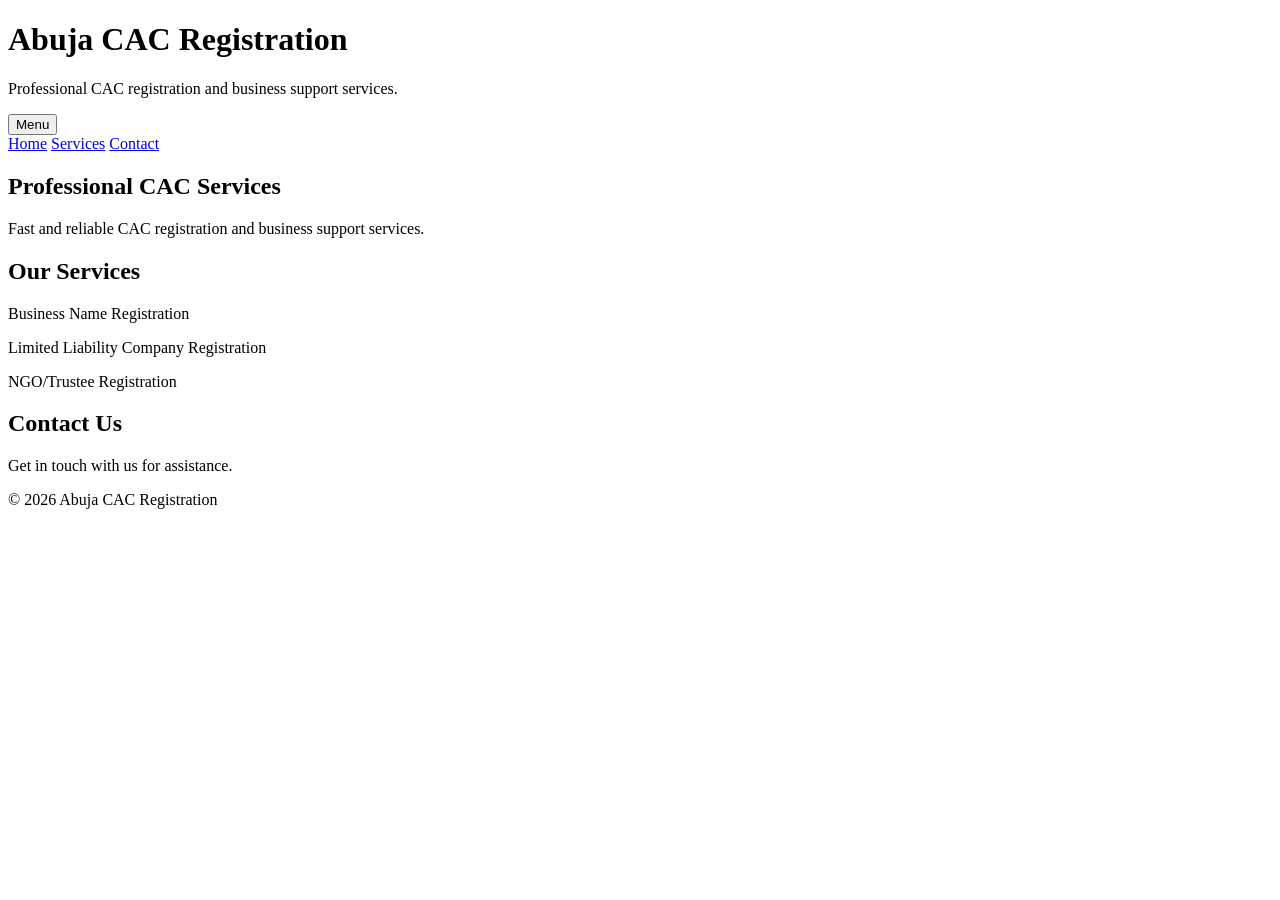
==== index.html @ 7fa1caaa "Add initial HTML structure for Abuja CAC Registration" ====
<!DOCTYPE html>
<html lang="en">
<head>
  <meta charset="UTF-8">
  <meta name="viewport" content="width=device-width, initial-scale=1.0">
  <title>Abuja CAC Registration</title>
</head>

<body>

  <h1>Abuja CAC Registration</h1>

  <p>Professional CAC registration and business support services.</p>

  <button class="menu-toggle">Menu</button>

  <nav>
    <a href="#home">Home</a>
    <a href="#services">Services</a>
    <a href="#contact">Contact</a>
  </nav>

  <section id="home">
    <h2>Professional CAC Services</h2>
    <p>Fast and reliable CAC registration and business support services.</p>
  </section>

  <section id="services">
    <h2>Our Services</h2>
    <p>Business Name Registration</p>
    <p>Limited Liability Company Registration</p>
    <p>NGO/Trustee Registration</p>
  </section>

  <section id="contact">
    <h2>Contact Us</h2>
    <p>Get in touch with us for assistance.</p>
  </section>

  <p>© <span id="year"></span> Abuja CAC Registration</p>

  <script src="script.js"></script>

</body>
</html>
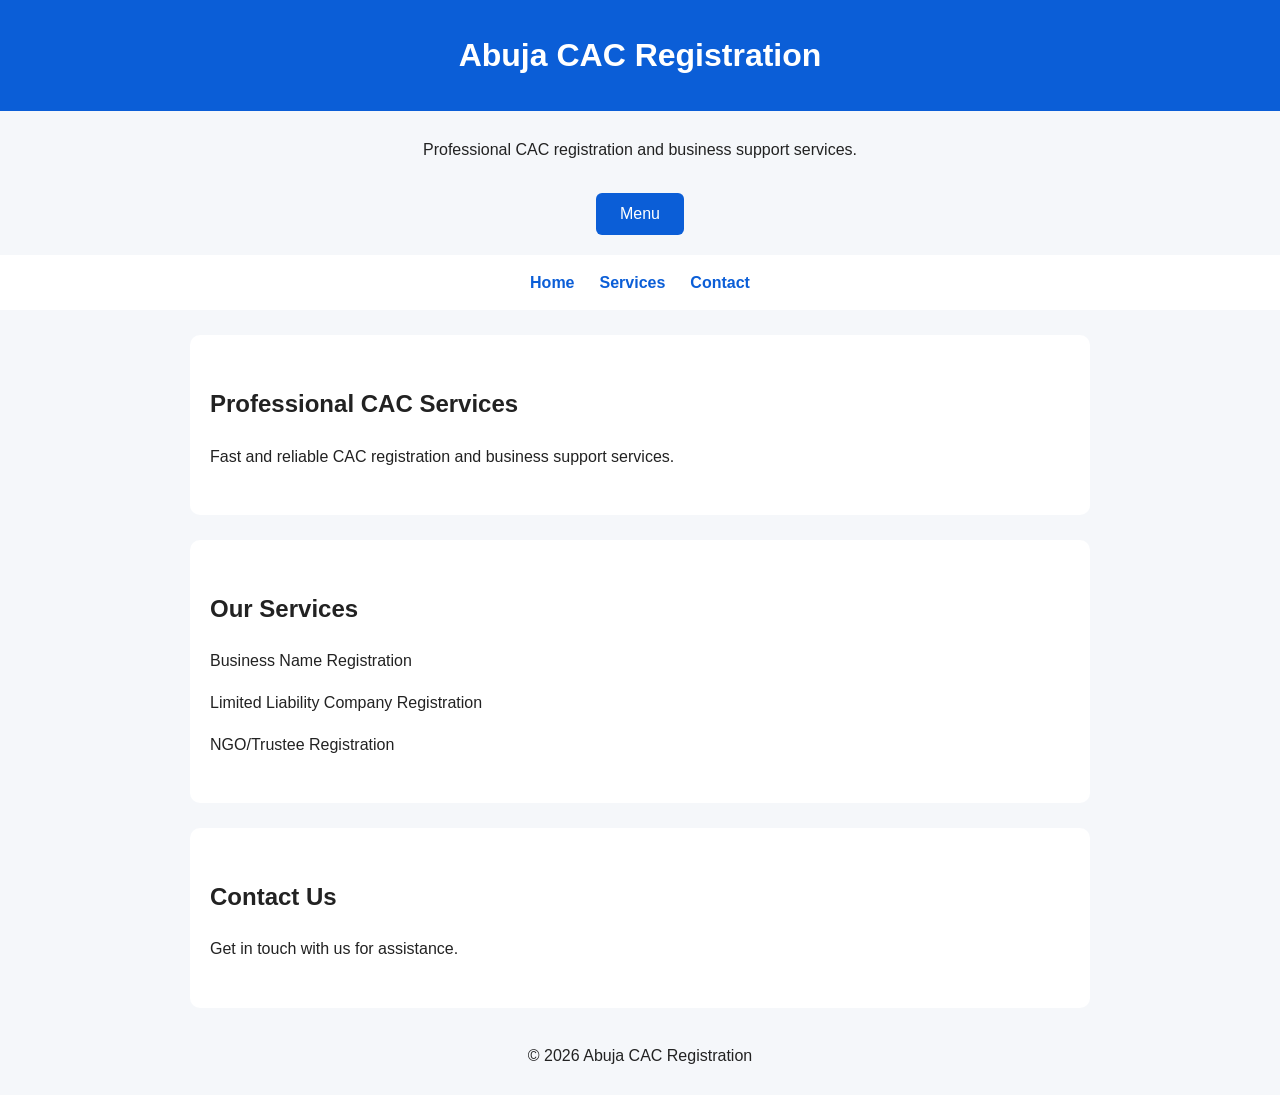
==== commit 01683c16: "Update index.html" ====
--- a/index.html
+++ b/index.html
@@ -3,9 +3,10 @@
 <head>
   <meta charset="UTF-8">
   <meta name="viewport" content="width=device-width, initial-scale=1.0">
-  <title>Abuja CAC Registration</title>
+  
+<title>Abuja CAC Registration</title>
+<link rel="stylesheet" href="style.css">
 </head>
-
 <body>
 
   <h1>Abuja CAC Registration</h1>
--- a/style.css
+++ b/style.css
@@ -0,0 +1,71 @@
+* {
+  box-sizing: border-box;
+}
+
+body {
+  margin: 0;
+  font-family: Arial, sans-serif;
+  line-height: 1.6;
+  color: #222;
+  background: #f5f7fa;
+}
+
+h1 {
+  margin: 0;
+  padding: 30px 20px;
+  background: #0b5ed7;
+  color: white;
+  text-align: center;
+}
+
+body > p {
+  text-align: center;
+  padding: 10px 20px;
+}
+
+.menu-toggle {
+  display: block;
+  margin: 20px auto;
+  padding: 12px 24px;
+  border: none;
+  border-radius: 6px;
+  background: #0b5ed7;
+  color: white;
+  font-size: 16px;
+  cursor: pointer;
+}
+
+nav {
+  display: flex;
+  justify-content: center;
+  gap: 25px;
+  padding: 15px;
+  background: white;
+}
+
+nav a {
+  color: #0b5ed7;
+  text-decoration: none;
+  font-weight: bold;
+}
+
+section {
+  max-width: 900px;
+  margin: 25px auto;
+  padding: 30px 20px;
+  background: white;
+  border-radius: 10px;
+}
+
+@media (max-width: 600px) {
+  nav {
+    display: none;
+    flex-direction: column;
+    text-align: center;
+    gap: 10px;
+  }
+
+  nav.active {
+    display: flex;
+  }
+}
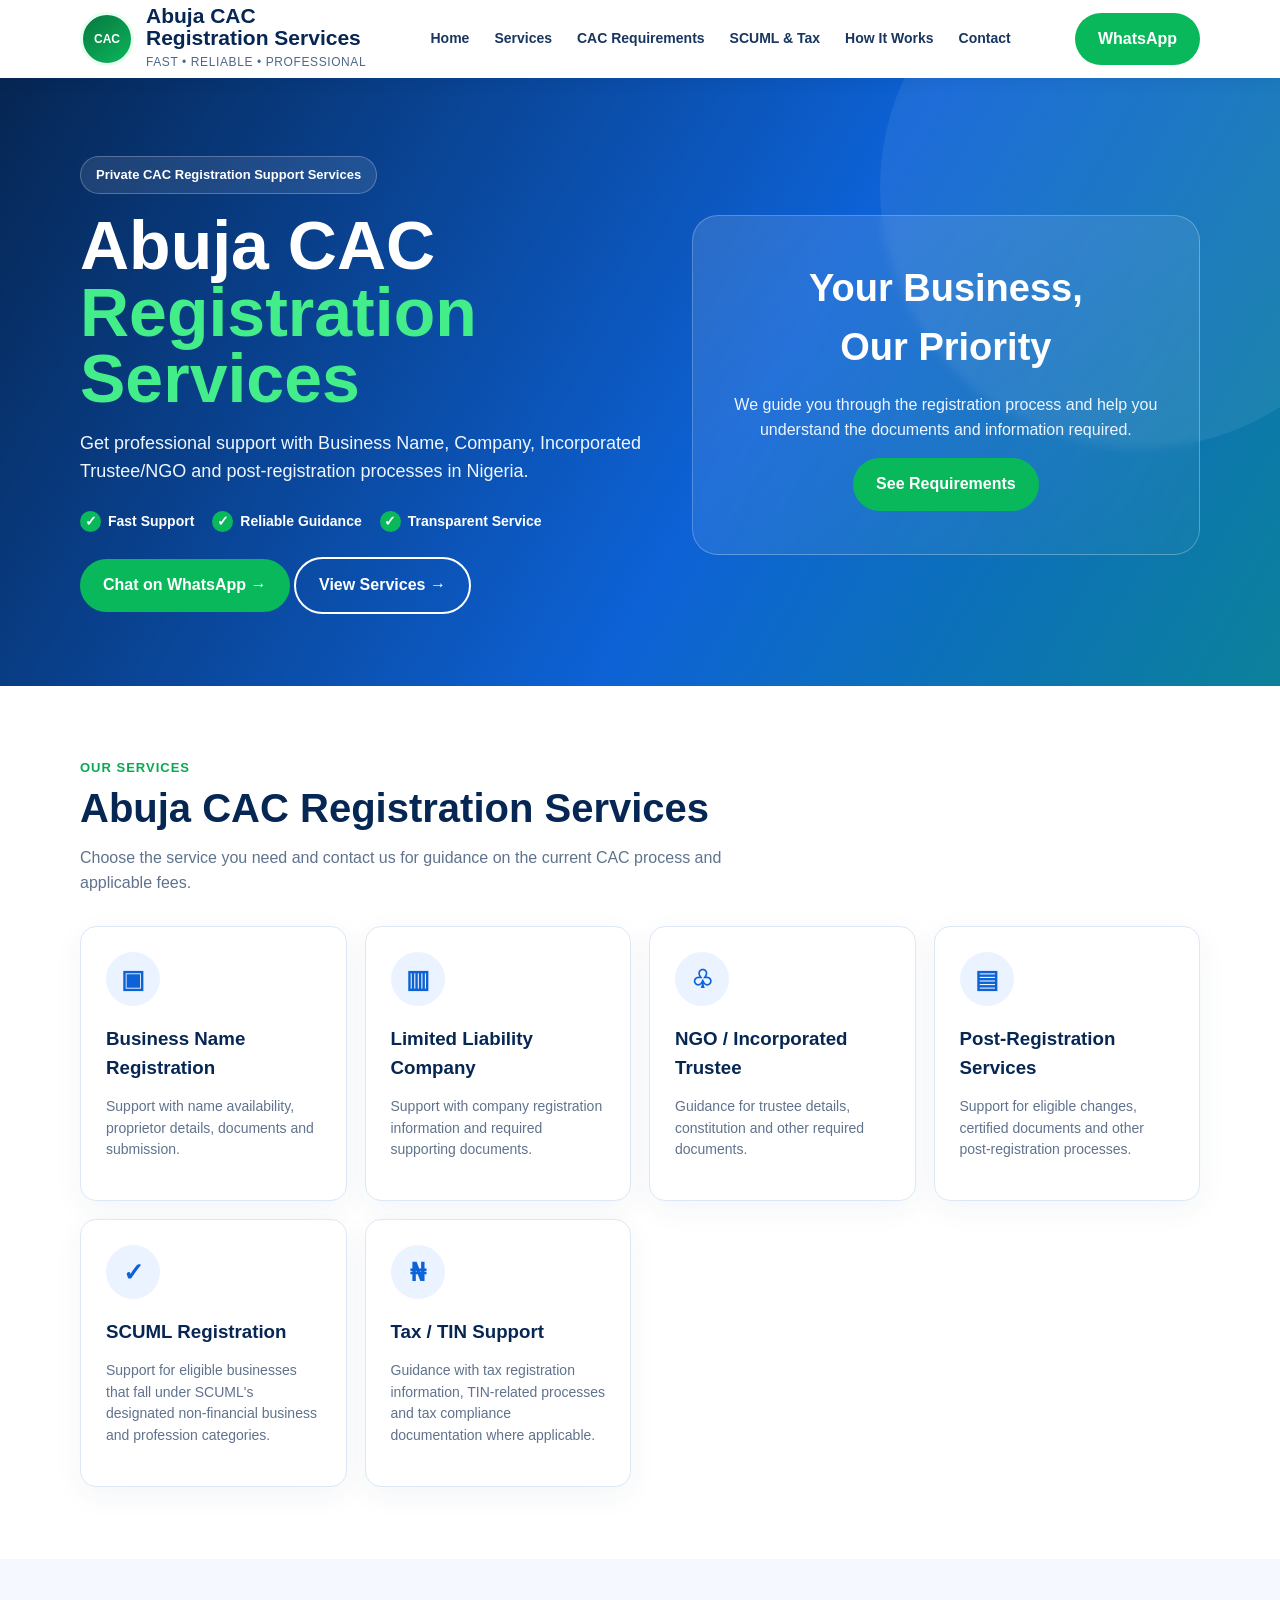
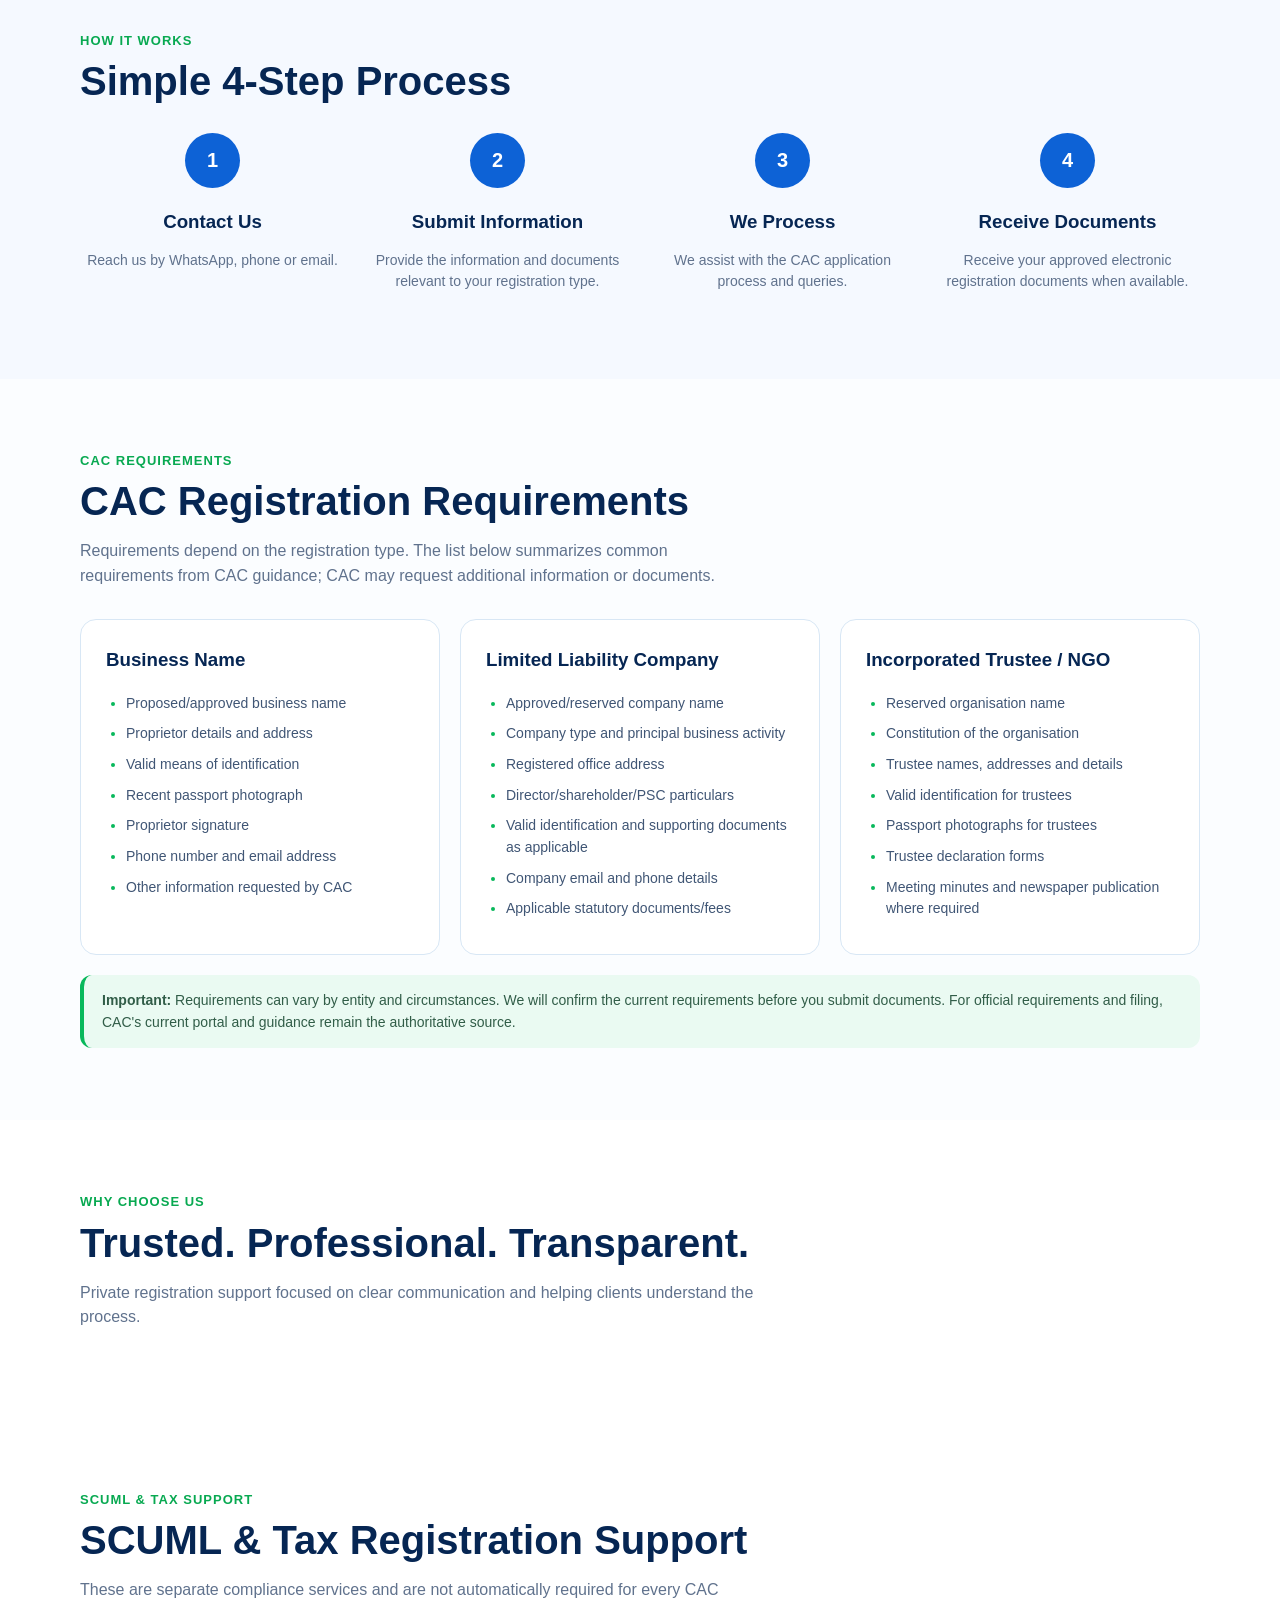
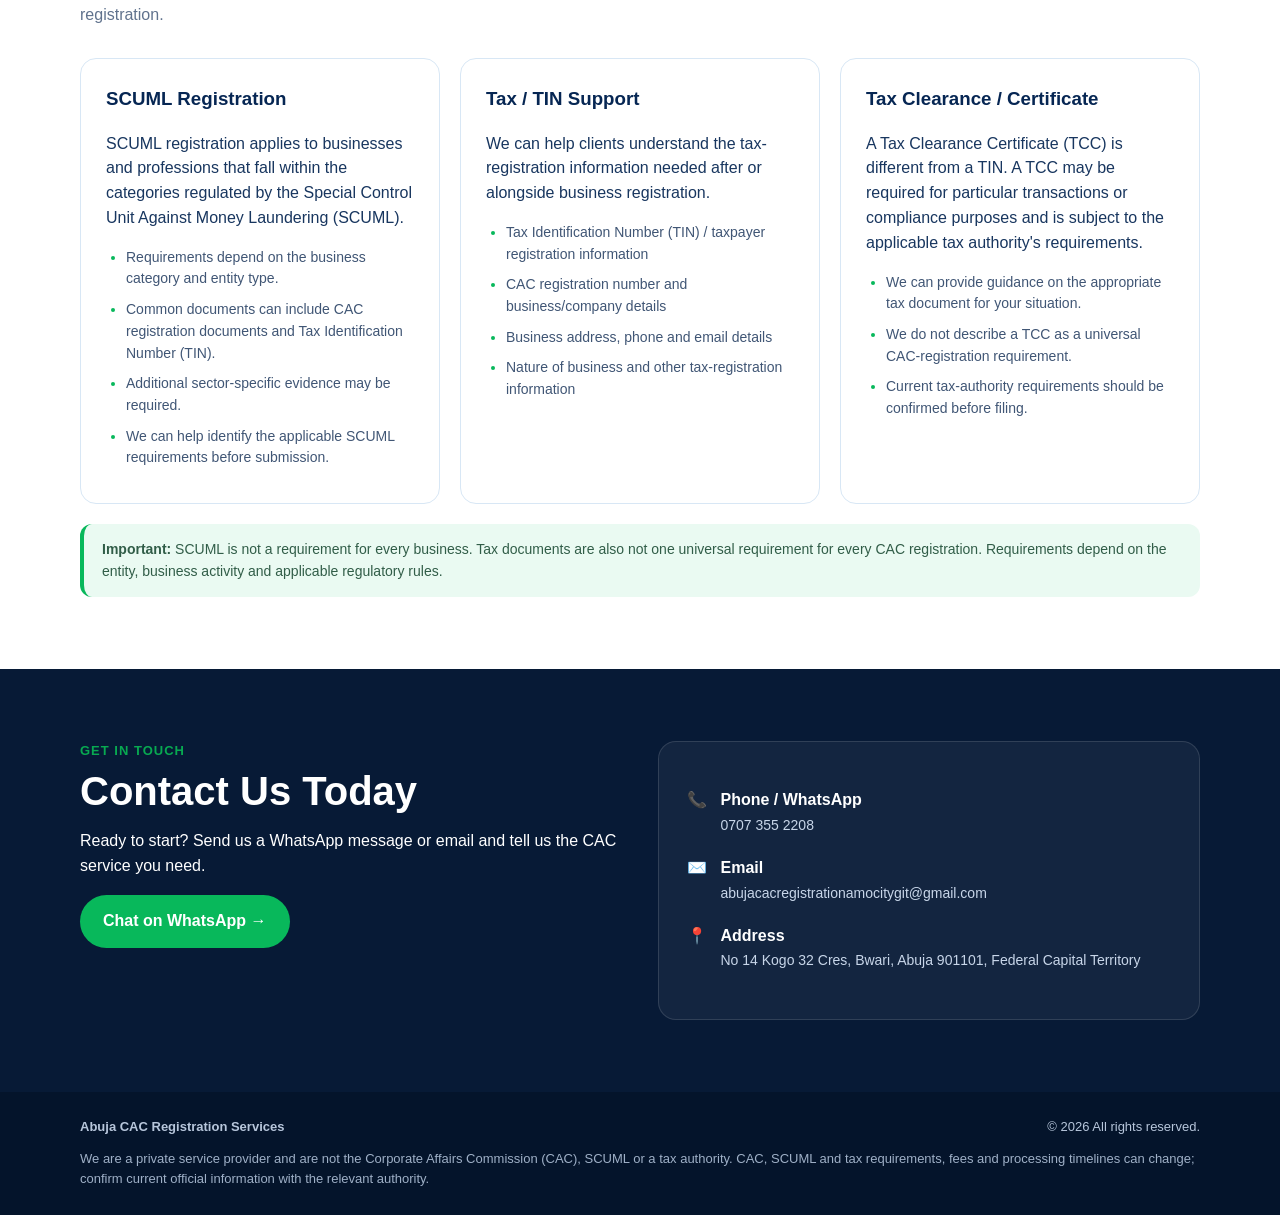
==== commit cf228754: "Update website" ====
--- a/index.html
+++ b/index.html
@@ -1,46 +1,155 @@
 <!DOCTYPE html>
 <html lang="en">
 <head>
-  <meta charset="UTF-8">
-  <meta name="viewport" content="width=device-width, initial-scale=1.0">
-  
-<title>Abuja CAC Registration</title>
-<link rel="stylesheet" href="style.css">
+<meta charset="UTF-8">
+<meta name="viewport" content="width=device-width, initial-scale=1.0">
+<title>Abuja CAC Registration Services | CAC Registration Support</title>
+<meta name="description" content="Abuja CAC Registration Services provides private support for Business Name, Company, Incorporated Trustee/NGO and post-registration services in Abuja.">
+<style>
+:root{--navy:#062653;--blue:#0d62d6;--green:#08b85b;--dark:#071a36;--light:#f5f9ff;--text:#18365f;--muted:#60728d;--white:#fff}
+*{box-sizing:border-box}html{scroll-behavior:smooth}body{margin:0;font-family:Arial,Helvetica,sans-serif;color:var(--text);background:#fff;line-height:1.55}
+a{text-decoration:none;color:inherit}.container{width:min(1120px,92%);margin:auto}
+header{position:sticky;top:0;z-index:10;background:#fff;box-shadow:0 2px 16px #001a3b14}
+.nav{min-height:78px;display:flex;align-items:center;justify-content:space-between;gap:20px}
+.brand{display:flex;align-items:center;gap:12px}.logo{width:54px;height:54px;border-radius:50%;background:linear-gradient(145deg,#08783f,#0bb65c);display:grid;place-items:center;color:#fff;font-weight:900;font-size:12px;border:3px solid #e7fff0}.brand b{display:block;font-size:21px;line-height:1.05;color:var(--navy)}.brand span{font-size:12px;color:#4f6787;letter-spacing:.6px}
+nav{display:flex;gap:25px;font-weight:700;font-size:14px}nav a:hover{color:var(--green)}
+.btn{display:inline-flex;align-items:center;justify-content:center;gap:9px;border:0;border-radius:30px;padding:14px 23px;font-weight:800;cursor:pointer}.btn-green{background:var(--green);color:#fff}.btn-outline{border:2px solid #fff;color:#fff;background:transparent}.btn-blue{background:var(--blue);color:#fff}
+.hero{background:linear-gradient(120deg,#062653 0%,#0d62d6 58%,#0a9e61 140%);color:#fff;padding:78px 0 72px;position:relative;overflow:hidden}.hero:after{content:"";position:absolute;right:-120px;top:-150px;width:520px;height:520px;border-radius:50%;background:#ffffff12}.hero-grid{display:grid;grid-template-columns:1.05fr .95fr;gap:50px;align-items:center;position:relative;z-index:1}
+.badge{display:inline-block;background:#ffffff18;border:1px solid #ffffff40;padding:8px 15px;border-radius:22px;font-weight:700;font-size:13px}.hero h1{font-size:clamp(40px,6vw,68px);line-height:.98;margin:18px 0}.hero h1 span{color:#43ed8a}.hero p{font-size:18px;max-width:620px;color:#eef6ff}.checks{display:flex;gap:18px;flex-wrap:wrap;margin:25px 0}.checks span{font-weight:700;font-size:14px}.checks span:before{content:"✓";display:inline-grid;place-items:center;width:21px;height:21px;margin-right:7px;border-radius:50%;background:var(--green)}
+.hero-card{min-height:340px;border-radius:26px;background:linear-gradient(145deg,#ffffff22,#ffffff08);border:1px solid #ffffff40;display:flex;align-items:center;justify-content:center;padding:30px;text-align:center;backdrop-filter:blur(4px)}.hero-card h2{font-size:38px;margin:0 0 10px}.hero-card p{font-size:16px}
+section{padding:72px 0}.section-tag{color:#08a951;font-weight:900;font-size:13px;letter-spacing:1px}.section-title{font-size:40px;color:var(--navy);margin:8px 0 12px;line-height:1.1}.section-intro{color:var(--muted);max-width:680px}
+.cards{display:grid;grid-template-columns:repeat(4,1fr);gap:18px;margin-top:30px}.card{background:#fff;border:1px solid #dce8f6;border-radius:16px;padding:25px;box-shadow:0 8px 30px #0a32670d}.icon{width:54px;height:54px;border-radius:50%;display:grid;place-items:center;background:#eaf3ff;color:var(--blue);font-size:25px;font-weight:900;margin-bottom:18px}.card h3{margin:0 0 8px;color:var(--navy)}.card p{color:var(--muted);font-size:14px}
+.process{background:var(--light)}.steps{display:grid;grid-template-columns:repeat(4,1fr);gap:20px;margin-top:30px}.step{text-align:center}.step-num{width:55px;height:55px;margin:auto;border-radius:50%;display:grid;place-items:center;background:var(--blue);color:#fff;font-weight:900;font-size:20px}.step h3{color:var(--navy);margin-bottom:4px}.step p{font-size:14px;color:var(--muted)}
+.req{background:#fbfdff}.req-grid{display:grid;grid-template-columns:repeat(3,1fr);gap:20px;margin-top:30px}.req-card{border:1px solid #d8e7f5;border-radius:16px;padding:25px;background:#fff}.req-card h3{color:var(--navy);margin-top:0}.req-card ul{padding-left:20px;margin-bottom:0}.req-card li{margin:9px 0;color:#405675;font-size:14px}.req-card li::marker{color:var(--green)}
+.notice{margin-top:20px;padding:15px 18px;border-radius:12px;background:#eafaf2;border-left:4px solid var(--green);color:#315d48;font-size:14px}
+.contact{background:var(--dark);color:#fff}.contact .section-title{color:#fff}.contact-grid{display:grid;grid-template-columns:1fr 1fr;gap:35px}.contact-box{background:#ffffff0d;border:1px solid #ffffff20;border-radius:18px;padding:28px}.contact-row{display:flex;gap:14px;margin:18px 0}.contact-row strong{display:block}.contact-row span{color:#c8d6e9;font-size:14px}
+footer{background:#04142b;color:#b7c6db;padding:25px 0;font-size:13px}.footer-flex{display:flex;justify-content:space-between;gap:20px}.disclaimer{margin-top:12px;color:#9fb0c7}
+@media(max-width:900px){nav{display:none}.hero-grid,.contact-grid{grid-template-columns:1fr}.cards,.req-grid{grid-template-columns:repeat(2,1fr)}.steps{grid-template-columns:repeat(2,1fr)}}
+@media(max-width:600px){.nav{min-height:70px}.brand b{font-size:17px}.brand span{font-size:10px}.hero{padding:55px 0}.hero h1{font-size:45px}.cards,.req-grid,.steps{grid-template-columns:1fr}.section-title{font-size:32px}.btn{width:100%;margin-bottom:8px}.checks{display:block}.checks span{display:block;margin:10px 0}.footer-flex{display:block}}
+</style>
 </head>
 <body>
+<header>
+<div class="container nav">
+<a class="brand" href="#home"><div class="logo">CAC</div><div><b>Abuja CAC<br>Registration Services</b><span>FAST • RELIABLE • PROFESSIONAL</span></div></a>
+<nav><a href="#home">Home</a><a href="#services">Services</a><a href="#requirements">CAC Requirements</a><a href="#compliance">SCUML & Tax</a><a href="#process">How It Works</a><a href="#contact">Contact</a></nav>
+<a class="btn btn-green" href="https://wa.me/2347073552208?text=Hello%20Abuja%20CAC%20Registration%20Services%2C%20I%20need%20help%20with%20CAC%20registration.">WhatsApp</a>
+</div>
+</header>
 
-  <h1>Abuja CAC Registration</h1>
+<main>
+<section class="hero" id="home">
+<div class="container hero-grid">
+<div>
+<div class="badge">Private CAC Registration Support Services</div>
+<h1>Abuja CAC<br><span>Registration Services</span></h1>
+<p>Get professional support with Business Name, Company, Incorporated Trustee/NGO and post-registration processes in Nigeria.</p>
+<div class="checks"><span>Fast Support</span><span>Reliable Guidance</span><span>Transparent Service</span></div>
+<a class="btn btn-green" href="https://wa.me/2347073552208?text=Hello%20Abuja%20CAC%20Registration%20Services%2C%20I%20want%20to%20start%20my%20registration.">Chat on WhatsApp →</a>
+<a class="btn btn-outline" href="#services">View Services →</a>
+</div>
+<div class="hero-card"><div><h2>Your Business,<br>Our Priority</h2><p>We guide you through the registration process and help you understand the documents and information required.</p><a class="btn btn-green" href="#requirements">See Requirements</a></div></div>
+</div>
+</section>
 
-  <p>Professional CAC registration and business support services.</p>
+<section id="services">
+<div class="container">
+<div class="section-tag">OUR SERVICES</div><h2 class="section-title">Abuja CAC Registration Services</h2><p class="section-intro">Choose the service you need and contact us for guidance on the current CAC process and applicable fees.</p>
+<div class="cards">
+<div class="card"><div class="icon">▣</div><h3>Business Name Registration</h3><p>Support with name availability, proprietor details, documents and submission.</p></div>
+<div class="card"><div class="icon">▥</div><h3>Limited Liability Company</h3><p>Support with company registration information and required supporting documents.</p></div>
+<div class="card"><div class="icon">♧</div><h3>NGO / Incorporated Trustee</h3><p>Guidance for trustee details, constitution and other required documents.</p></div>
+<div class="card"><div class="icon">▤</div><h3>Post-Registration Services</h3><p>Support for eligible changes, certified documents and other post-registration processes.</p></div>
+<div class="card"><div class="icon">✓</div><h3>SCUML Registration</h3><p>Support for eligible businesses that fall under SCUML's designated non-financial business and profession categories.</p></div>
+<div class="card"><div class="icon">₦</div><h3>Tax / TIN Support</h3><p>Guidance with tax registration information, TIN-related processes and tax compliance documentation where applicable.</p></div>
+</div>
+</div>
+</section>
 
-  <button class="menu-toggle">Menu</button>
+<section class="process" id="process">
+<div class="container"><div class="section-tag">HOW IT WORKS</div><h2 class="section-title">Simple 4-Step Process</h2>
+<div class="steps">
+<div class="step"><div class="step-num">1</div><h3>Contact Us</h3><p>Reach us by WhatsApp, phone or email.</p></div>
+<div class="step"><div class="step-num">2</div><h3>Submit Information</h3><p>Provide the information and documents relevant to your registration type.</p></div>
+<div class="step"><div class="step-num">3</div><h3>We Process</h3><p>We assist with the CAC application process and queries.</p></div>
+<div class="step"><div class="step-num">4</div><h3>Receive Documents</h3><p>Receive your approved electronic registration documents when available.</p></div>
+</div>
+</div>
+</section>
 
-  <nav>
-    <a href="#home">Home</a>
-    <a href="#services">Services</a>
-    <a href="#contact">Contact</a>
-  </nav>
+<section class="req" id="requirements">
+<div class="container"><div class="section-tag">CAC REQUIREMENTS</div><h2 class="section-title">CAC Registration Requirements</h2><p class="section-intro">Requirements depend on the registration type. The list below summarizes common requirements from CAC guidance; CAC may request additional information or documents.</p>
+<div class="req-grid">
+<div class="req-card"><h3>Business Name</h3><ul>
+<li>Proposed/approved business name</li><li>Proprietor details and address</li><li>Valid means of identification</li><li>Recent passport photograph</li><li>Proprietor signature</li><li>Phone number and email address</li><li>Other information requested by CAC</li>
+</ul></div>
+<div class="req-card"><h3>Limited Liability Company</h3><ul>
+<li>Approved/reserved company name</li><li>Company type and principal business activity</li><li>Registered office address</li><li>Director/shareholder/PSC particulars</li><li>Valid identification and supporting documents as applicable</li><li>Company email and phone details</li><li>Applicable statutory documents/fees</li>
+</ul></div>
+<div class="req-card"><h3>Incorporated Trustee / NGO</h3><ul>
+<li>Reserved organisation name</li><li>Constitution of the organisation</li><li>Trustee names, addresses and details</li><li>Valid identification for trustees</li><li>Passport photographs for trustees</li><li>Trustee declaration forms</li><li>Meeting minutes and newspaper publication where required</li>
+</ul></div>
+</div>
+<div class="notice"><strong>Important:</strong> Requirements can vary by entity and circumstances. We will confirm the current requirements before you submit documents. For official requirements and filing, CAC's current portal and guidance remain the authoritative source.</div>
+</div>
+</section>
 
-  <section id="home">
-    <h2>Professional CAC Services</h2>
-    <p>Fast and reliable CAC registration and business support services.</p>
-  </section>
+<section>
+<div class="container"><div class="section-tag">WHY CHOOSE US</div><h2 class="section-title">Trusted. Professional. Transparent.</h2><p class="section-intro">Private registration support focused on clear communication and helping clients understand the process.</p></div>
+</section>
 
-  <section id="services">
-    <h2>Our Services</h2>
-    <p>Business Name Registration</p>
-    <p>Limited Liability Company Registration</p>
-    <p>NGO/Trustee Registration</p>
-  </section>
 
-  <section id="contact">
-    <h2>Contact Us</h2>
-    <p>Get in touch with us for assistance.</p>
-  </section>
+<section id="compliance">
+<div class="container">
+<div class="section-tag">SCUML & TAX SUPPORT</div>
+<h2 class="section-title">SCUML & Tax Registration Support</h2>
+<p class="section-intro">These are separate compliance services and are not automatically required for every CAC registration.</p>
+<div class="req-grid">
+<div class="req-card"><h3>SCUML Registration</h3>
+<p>SCUML registration applies to businesses and professions that fall within the categories regulated by the Special Control Unit Against Money Laundering (SCUML).</p>
+<ul>
+<li>Requirements depend on the business category and entity type.</li>
+<li>Common documents can include CAC registration documents and Tax Identification Number (TIN).</li>
+<li>Additional sector-specific evidence may be required.</li>
+<li>We can help identify the applicable SCUML requirements before submission.</li>
+</ul>
+</div>
+<div class="req-card"><h3>Tax / TIN Support</h3>
+<p>We can help clients understand the tax-registration information needed after or alongside business registration.</p>
+<ul>
+<li>Tax Identification Number (TIN) / taxpayer registration information</li>
+<li>CAC registration number and business/company details</li>
+<li>Business address, phone and email details</li>
+<li>Nature of business and other tax-registration information</li>
+</ul>
+</div>
+<div class="req-card"><h3>Tax Clearance / Certificate</h3>
+<p>A Tax Clearance Certificate (TCC) is different from a TIN. A TCC may be required for particular transactions or compliance purposes and is subject to the applicable tax authority's requirements.</p>
+<ul>
+<li>We can provide guidance on the appropriate tax document for your situation.</li>
+<li>We do not describe a TCC as a universal CAC-registration requirement.</li>
+<li>Current tax-authority requirements should be confirmed before filing.</li>
+</ul>
+</div>
+</div>
+<div class="notice"><strong>Important:</strong> SCUML is not a requirement for every business. Tax documents are also not one universal requirement for every CAC registration. Requirements depend on the entity, business activity and applicable regulatory rules.</div>
+</div>
+</section>
 
-  <p>© <span id="year"></span> Abuja CAC Registration</p>
+<section class="contact" id="contact">
+<div class="container contact-grid">
+<div><div class="section-tag">GET IN TOUCH</div><h2 class="section-title">Contact Us Today</h2><p>Ready to start? Send us a WhatsApp message or email and tell us the CAC service you need.</p>
+<a class="btn btn-green" href="https://wa.me/2347073552208?text=Hello%20Abuja%20CAC%20Registration%20Services%2C%20I%20need%20CAC%20registration%20support.">Chat on WhatsApp →</a></div>
+<div class="contact-box">
+<div class="contact-row">📞 <div><strong>Phone / WhatsApp</strong><span>0707 355 2208</span></div></div>
+<div class="contact-row">✉️ <div><strong>Email</strong><span>abujacacregistrationamocitygit@gmail.com</span></div></div>
+<div class="contact-row">📍 <div><strong>Address</strong><span>No 14 Kogo 32 Cres, Bwari, Abuja 901101, Federal Capital Territory</span></div></div>
+</div>
+</div>
+</section>
+</main>
 
-  <script src="script.js"></script>
-
+<footer><div class="container"><div class="footer-flex"><strong>Abuja CAC Registration Services</strong><span>© 2026 All rights reserved.</span></div>
+<div class="disclaimer">We are a private service provider and are not the Corporate Affairs Commission (CAC), SCUML or a tax authority. CAC, SCUML and tax requirements, fees and processing timelines can change; confirm current official information with the relevant authority.</div></div></footer>
 </body>
-</html>
+</html>
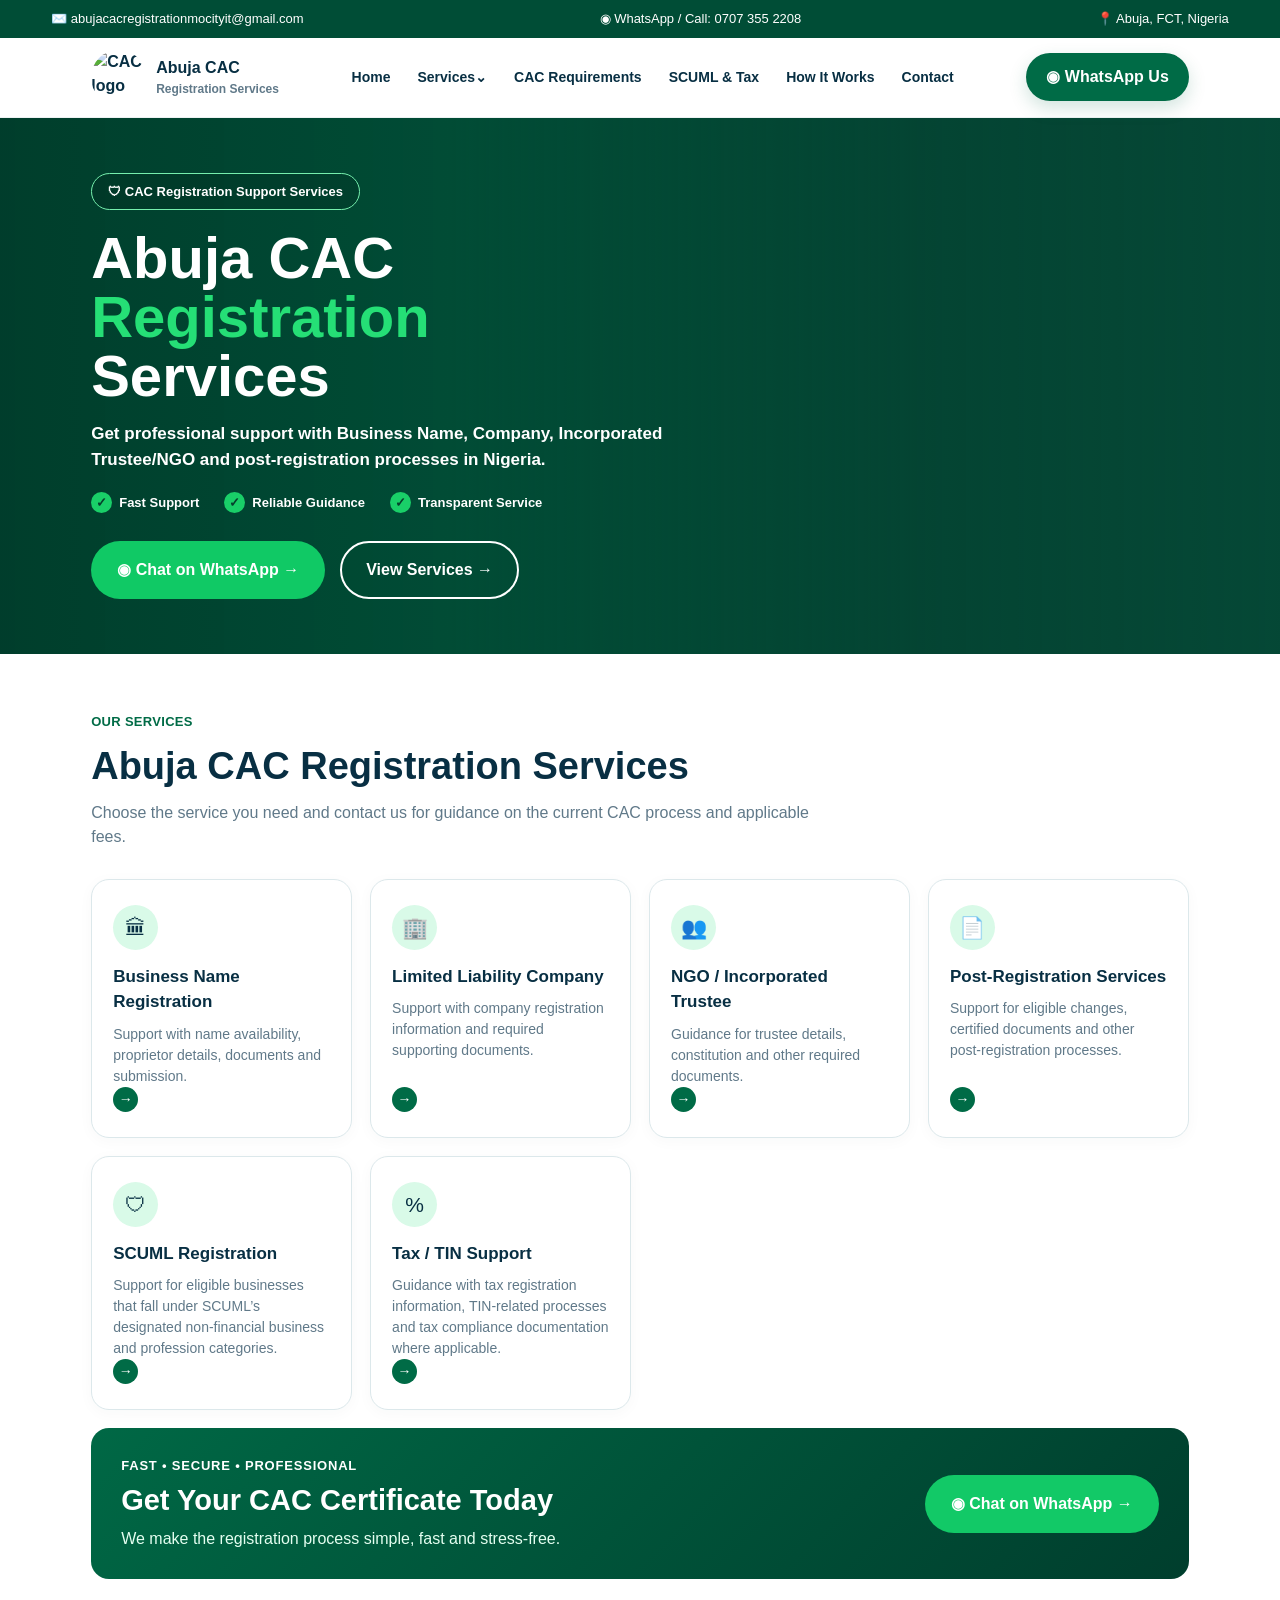
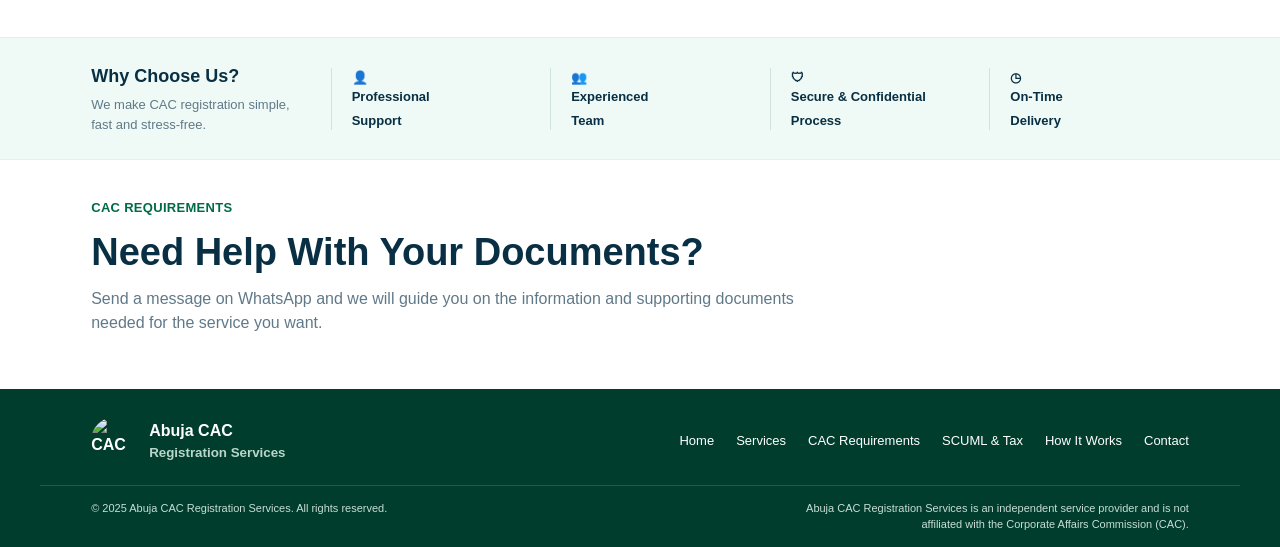
==== commit f71e9e24: "Add files via upload" ====
--- a/index.html
+++ b/index.html
@@ -1,155 +1,284 @@
 <!DOCTYPE html>
 <html lang="en">
 <head>
-<meta charset="UTF-8">
-<meta name="viewport" content="width=device-width, initial-scale=1.0">
-<title>Abuja CAC Registration Services | CAC Registration Support</title>
-<meta name="description" content="Abuja CAC Registration Services provides private support for Business Name, Company, Incorporated Trustee/NGO and post-registration services in Abuja.">
-<style>
-:root{--navy:#062653;--blue:#0d62d6;--green:#08b85b;--dark:#071a36;--light:#f5f9ff;--text:#18365f;--muted:#60728d;--white:#fff}
-*{box-sizing:border-box}html{scroll-behavior:smooth}body{margin:0;font-family:Arial,Helvetica,sans-serif;color:var(--text);background:#fff;line-height:1.55}
-a{text-decoration:none;color:inherit}.container{width:min(1120px,92%);margin:auto}
-header{position:sticky;top:0;z-index:10;background:#fff;box-shadow:0 2px 16px #001a3b14}
-.nav{min-height:78px;display:flex;align-items:center;justify-content:space-between;gap:20px}
-.brand{display:flex;align-items:center;gap:12px}.logo{width:54px;height:54px;border-radius:50%;background:linear-gradient(145deg,#08783f,#0bb65c);display:grid;place-items:center;color:#fff;font-weight:900;font-size:12px;border:3px solid #e7fff0}.brand b{display:block;font-size:21px;line-height:1.05;color:var(--navy)}.brand span{font-size:12px;color:#4f6787;letter-spacing:.6px}
-nav{display:flex;gap:25px;font-weight:700;font-size:14px}nav a:hover{color:var(--green)}
-.btn{display:inline-flex;align-items:center;justify-content:center;gap:9px;border:0;border-radius:30px;padding:14px 23px;font-weight:800;cursor:pointer}.btn-green{background:var(--green);color:#fff}.btn-outline{border:2px solid #fff;color:#fff;background:transparent}.btn-blue{background:var(--blue);color:#fff}
-.hero{background:linear-gradient(120deg,#062653 0%,#0d62d6 58%,#0a9e61 140%);color:#fff;padding:78px 0 72px;position:relative;overflow:hidden}.hero:after{content:"";position:absolute;right:-120px;top:-150px;width:520px;height:520px;border-radius:50%;background:#ffffff12}.hero-grid{display:grid;grid-template-columns:1.05fr .95fr;gap:50px;align-items:center;position:relative;z-index:1}
-.badge{display:inline-block;background:#ffffff18;border:1px solid #ffffff40;padding:8px 15px;border-radius:22px;font-weight:700;font-size:13px}.hero h1{font-size:clamp(40px,6vw,68px);line-height:.98;margin:18px 0}.hero h1 span{color:#43ed8a}.hero p{font-size:18px;max-width:620px;color:#eef6ff}.checks{display:flex;gap:18px;flex-wrap:wrap;margin:25px 0}.checks span{font-weight:700;font-size:14px}.checks span:before{content:"✓";display:inline-grid;place-items:center;width:21px;height:21px;margin-right:7px;border-radius:50%;background:var(--green)}
-.hero-card{min-height:340px;border-radius:26px;background:linear-gradient(145deg,#ffffff22,#ffffff08);border:1px solid #ffffff40;display:flex;align-items:center;justify-content:center;padding:30px;text-align:center;backdrop-filter:blur(4px)}.hero-card h2{font-size:38px;margin:0 0 10px}.hero-card p{font-size:16px}
-section{padding:72px 0}.section-tag{color:#08a951;font-weight:900;font-size:13px;letter-spacing:1px}.section-title{font-size:40px;color:var(--navy);margin:8px 0 12px;line-height:1.1}.section-intro{color:var(--muted);max-width:680px}
-.cards{display:grid;grid-template-columns:repeat(4,1fr);gap:18px;margin-top:30px}.card{background:#fff;border:1px solid #dce8f6;border-radius:16px;padding:25px;box-shadow:0 8px 30px #0a32670d}.icon{width:54px;height:54px;border-radius:50%;display:grid;place-items:center;background:#eaf3ff;color:var(--blue);font-size:25px;font-weight:900;margin-bottom:18px}.card h3{margin:0 0 8px;color:var(--navy)}.card p{color:var(--muted);font-size:14px}
-.process{background:var(--light)}.steps{display:grid;grid-template-columns:repeat(4,1fr);gap:20px;margin-top:30px}.step{text-align:center}.step-num{width:55px;height:55px;margin:auto;border-radius:50%;display:grid;place-items:center;background:var(--blue);color:#fff;font-weight:900;font-size:20px}.step h3{color:var(--navy);margin-bottom:4px}.step p{font-size:14px;color:var(--muted)}
-.req{background:#fbfdff}.req-grid{display:grid;grid-template-columns:repeat(3,1fr);gap:20px;margin-top:30px}.req-card{border:1px solid #d8e7f5;border-radius:16px;padding:25px;background:#fff}.req-card h3{color:var(--navy);margin-top:0}.req-card ul{padding-left:20px;margin-bottom:0}.req-card li{margin:9px 0;color:#405675;font-size:14px}.req-card li::marker{color:var(--green)}
-.notice{margin-top:20px;padding:15px 18px;border-radius:12px;background:#eafaf2;border-left:4px solid var(--green);color:#315d48;font-size:14px}
-.contact{background:var(--dark);color:#fff}.contact .section-title{color:#fff}.contact-grid{display:grid;grid-template-columns:1fr 1fr;gap:35px}.contact-box{background:#ffffff0d;border:1px solid #ffffff20;border-radius:18px;padding:28px}.contact-row{display:flex;gap:14px;margin:18px 0}.contact-row strong{display:block}.contact-row span{color:#c8d6e9;font-size:14px}
-footer{background:#04142b;color:#b7c6db;padding:25px 0;font-size:13px}.footer-flex{display:flex;justify-content:space-between;gap:20px}.disclaimer{margin-top:12px;color:#9fb0c7}
-@media(max-width:900px){nav{display:none}.hero-grid,.contact-grid{grid-template-columns:1fr}.cards,.req-grid{grid-template-columns:repeat(2,1fr)}.steps{grid-template-columns:repeat(2,1fr)}}
-@media(max-width:600px){.nav{min-height:70px}.brand b{font-size:17px}.brand span{font-size:10px}.hero{padding:55px 0}.hero h1{font-size:45px}.cards,.req-grid,.steps{grid-template-columns:1fr}.section-title{font-size:32px}.btn{width:100%;margin-bottom:8px}.checks{display:block}.checks span{display:block;margin:10px 0}.footer-flex{display:block}}
-</style>
+  <meta charset="UTF-8">
+  <meta name="viewport" content="width=device-width, initial-scale=1.0">
+  <meta name="description" content="Abuja CAC Registration Services - support for Business Name, Company, Incorporated Trustee/NGO and post-registration processes in Nigeria.">
+  <title>Abuja CAC Registration Services</title>
+  <style>
+    :root{
+      --green:#006b46;
+      --green-dark:#004d36;
+      --green-light:#16c96a;
+      --mint:#e8fff3;
+      --ink:#082f43;
+      --muted:#607989;
+      --line:#dce8eb;
+      --white:#fff;
+      --shadow:0 12px 32px rgba(0,70,50,.10);
+      --radius:18px;
+    }
+    *{box-sizing:border-box}
+    html{scroll-behavior:smooth}
+    body{
+      margin:0;
+      font-family:Arial, Helvetica, sans-serif;
+      color:var(--ink);
+      background:#fff;
+      line-height:1.5;
+    }
+    a{text-decoration:none;color:inherit}
+    .topbar{
+      background:var(--green-dark);
+      color:#fff;
+      padding:9px 4vw;
+      font-size:13px;
+    }
+    .topbar-inner{
+      max-width:1200px;margin:auto;display:flex;justify-content:space-between;
+      gap:20px;align-items:center;flex-wrap:wrap
+    }
+    .topbar span{display:inline-flex;align-items:center;gap:8px}
+    header{
+      background:#fff;
+      border-bottom:1px solid #edf2f3;
+      position:sticky;top:0;z-index:20;
+    }
+    .nav{
+      max-width:1200px;margin:auto;padding:12px 4vw;display:flex;
+      align-items:center;justify-content:space-between;gap:25px;
+    }
+    .brand{display:flex;align-items:center;gap:10px;font-weight:800;color:var(--ink)}
+    .brand img{width:55px;height:55px;object-fit:cover;border-radius:50%}
+    .brand small{display:block;color:var(--muted);font-weight:600;font-size:12px}
+    .links{display:flex;align-items:center;gap:27px;font-size:14px;font-weight:600}
+    .links a:hover{color:var(--green)}
+    .whatsapp-btn{
+      background:var(--green);color:#fff;padding:12px 20px;border-radius:28px;
+      font-weight:800;white-space:nowrap;box-shadow:0 7px 18px rgba(0,107,70,.18)
+    }
+    .menu{display:none;border:0;background:none;font-size:28px;cursor:pointer}
+    .hero{
+      min-height:475px;
+      color:#fff;
+      position:relative;
+      display:flex;align-items:center;
+      overflow:hidden;
+      background:#064b38;
+    }
+    .hero::before{
+      content:"";position:absolute;inset:0;
+      background:
+        linear-gradient(90deg,rgba(0,61,43,.97) 0%,rgba(0,76,53,.91) 35%,rgba(0,55,40,.34) 72%,rgba(0,42,31,.10) 100%),
+        url("hero-reference.jpg") center/cover no-repeat;
+    }
+    .hero-content{
+      position:relative;z-index:1;max-width:1200px;width:100%;margin:auto;
+      padding:55px 4vw;
+    }
+    .pill{
+      display:inline-block;border:1px solid #75efad;border-radius:30px;
+      padding:8px 16px;font-size:13px;font-weight:800;background:rgba(0,0,0,.12)
+    }
+    h1{font-size:58px;line-height:1.02;margin:18px 0 16px;max-width:610px}
+    h1 .accent{color:#25df76}
+    .hero p{max-width:620px;font-size:17px;font-weight:600;margin:0 0 18px}
+    .checks{display:flex;gap:25px;flex-wrap:wrap;font-size:13px;font-weight:800;margin:20px 0 28px}
+    .checks span::before{content:"✓";display:inline-grid;place-items:center;width:21px;height:21px;
+      border-radius:50%;background:#19cf68;color:#063f2c;margin-right:7px}
+    .hero-actions{display:flex;gap:15px;flex-wrap:wrap}
+    .btn{
+      display:inline-flex;align-items:center;gap:9px;padding:15px 24px;border-radius:30px;
+      font-weight:800;border:2px solid transparent
+    }
+    .btn-primary{background:#10c965;color:#fff}
+    .btn-outline{border-color:#fff;color:#fff}
+    .section{max-width:1200px;margin:auto;padding:58px 4vw}
+    .eyebrow{color:var(--green);font-size:13px;font-weight:900;letter-spacing:.3px}
+    h2{font-size:38px;margin:6px 0 6px}
+    .intro{color:var(--muted);max-width:730px;margin-top:0}
+    .services{
+      display:grid;grid-template-columns:repeat(4,1fr);gap:18px;margin-top:30px
+    }
+    .card{
+      border:1px solid var(--line);border-radius:var(--radius);padding:25px 21px;
+      min-height:245px;box-shadow:0 3px 15px rgba(0,70,50,.03);background:#fff;
+      display:flex;flex-direction:column
+    }
+    .icon{
+      width:45px;height:45px;border-radius:50%;background:#d9fae8;display:grid;place-items:center;
+      font-size:21px;margin-bottom:14px
+    }
+    .card h3{margin:0 0 9px;font-size:17px}
+    .card p{color:var(--muted);font-size:14px;margin:0}
+    .arrow{
+      margin-top:auto;width:25px;height:25px;border-radius:50%;background:var(--green);
+      color:#fff;display:grid;place-items:center;font-size:14px
+    }
+    .cta{
+      background:linear-gradient(135deg,#006845,#003e2d);color:#fff;border-radius:18px;
+      padding:28px 30px;display:flex;align-items:center;justify-content:space-between;
+      gap:25px;margin-top:18px;overflow:hidden;position:relative
+    }
+    .cta h3{font-size:29px;margin:3px 0}
+    .cta p{margin:5px 0 0;color:#e4fff1}
+    .cta .btn{background:#12c967;color:#fff}
+    .why{
+      background:#effaf6;border-top:1px solid #e2f1eb;border-bottom:1px solid #e2f1eb
+    }
+    .why-inner{max-width:1200px;margin:auto;padding:25px 4vw;display:grid;
+      grid-template-columns:1.1fr repeat(4,1fr);gap:20px;align-items:center}
+    .why-title h3{margin:0 0 5px;font-size:18px}.why-title p{margin:0;color:var(--muted);font-size:13px}
+    .why-item{border-left:1px solid #cfe5dc;padding-left:20px;font-size:13px;font-weight:800}
+    .why-item b{display:block;margin-bottom:4px}
+    footer{background:#003d2c;color:#fff}
+    .footer-inner{max-width:1200px;margin:auto;padding:28px 4vw 20px;display:flex;justify-content:space-between;gap:30px}
+    .footer-brand{display:flex;gap:10px;align-items:center;font-weight:800}
+    .footer-brand img{width:48px;height:48px;border-radius:50%}
+    footer nav{display:flex;gap:22px;align-items:center;font-size:13px}
+    .bottom{max-width:1200px;margin:auto;padding:14px 4vw;border-top:1px solid rgba(255,255,255,.14);
+      font-size:11px;color:#c8ddd6;display:flex;justify-content:space-between;gap:20px}
+    .note{max-width:420px;text-align:right}
+    @media(max-width:950px){
+      .links{display:none}.menu{display:block}
+      .services{grid-template-columns:repeat(2,1fr)}
+      .why-inner{grid-template-columns:1fr 1fr}
+      .why-title{grid-column:1/-1}
+      h1{font-size:48px}
+    }
+    @media(max-width:600px){
+      .topbar-inner{justify-content:center;font-size:11px}
+      .nav{padding:9px 5vw}.brand img{width:45px;height:45px}
+      .hero{min-height:560px}.hero-content{padding:42px 5vw}
+      h1{font-size:42px}.hero p{font-size:15px}
+      .services{grid-template-columns:1fr}
+      .section{padding:45px 5vw}h2{font-size:31px}
+      .cta{display:block}.cta .btn{margin-top:18px}
+      .why-inner{grid-template-columns:1fr}
+      .why-title{grid-column:auto}.why-item{border-left:0;border-top:1px solid #cfe5dc;padding:14px 0 0}
+      .footer-inner,.bottom{display:block}.footer-inner nav{margin-top:18px;flex-wrap:wrap}
+      .note{text-align:left;margin-top:10px}
+    }
+  </style>
 </head>
 <body>
-<header>
-<div class="container nav">
-<a class="brand" href="#home"><div class="logo">CAC</div><div><b>Abuja CAC<br>Registration Services</b><span>FAST • RELIABLE • PROFESSIONAL</span></div></a>
-<nav><a href="#home">Home</a><a href="#services">Services</a><a href="#requirements">CAC Requirements</a><a href="#compliance">SCUML & Tax</a><a href="#process">How It Works</a><a href="#contact">Contact</a></nav>
-<a class="btn btn-green" href="https://wa.me/2347073552208?text=Hello%20Abuja%20CAC%20Registration%20Services%2C%20I%20need%20help%20with%20CAC%20registration.">WhatsApp</a>
-</div>
-</header>
-
-<main>
-<section class="hero" id="home">
-<div class="container hero-grid">
-<div>
-<div class="badge">Private CAC Registration Support Services</div>
-<h1>Abuja CAC<br><span>Registration Services</span></h1>
-<p>Get professional support with Business Name, Company, Incorporated Trustee/NGO and post-registration processes in Nigeria.</p>
-<div class="checks"><span>Fast Support</span><span>Reliable Guidance</span><span>Transparent Service</span></div>
-<a class="btn btn-green" href="https://wa.me/2347073552208?text=Hello%20Abuja%20CAC%20Registration%20Services%2C%20I%20want%20to%20start%20my%20registration.">Chat on WhatsApp →</a>
-<a class="btn btn-outline" href="#services">View Services →</a>
-</div>
-<div class="hero-card"><div><h2>Your Business,<br>Our Priority</h2><p>We guide you through the registration process and help you understand the documents and information required.</p><a class="btn btn-green" href="#requirements">See Requirements</a></div></div>
-</div>
-</section>
-
-<section id="services">
-<div class="container">
-<div class="section-tag">OUR SERVICES</div><h2 class="section-title">Abuja CAC Registration Services</h2><p class="section-intro">Choose the service you need and contact us for guidance on the current CAC process and applicable fees.</p>
-<div class="cards">
-<div class="card"><div class="icon">▣</div><h3>Business Name Registration</h3><p>Support with name availability, proprietor details, documents and submission.</p></div>
-<div class="card"><div class="icon">▥</div><h3>Limited Liability Company</h3><p>Support with company registration information and required supporting documents.</p></div>
-<div class="card"><div class="icon">♧</div><h3>NGO / Incorporated Trustee</h3><p>Guidance for trustee details, constitution and other required documents.</p></div>
-<div class="card"><div class="icon">▤</div><h3>Post-Registration Services</h3><p>Support for eligible changes, certified documents and other post-registration processes.</p></div>
-<div class="card"><div class="icon">✓</div><h3>SCUML Registration</h3><p>Support for eligible businesses that fall under SCUML's designated non-financial business and profession categories.</p></div>
-<div class="card"><div class="icon">₦</div><h3>Tax / TIN Support</h3><p>Guidance with tax registration information, TIN-related processes and tax compliance documentation where applicable.</p></div>
-</div>
-</div>
-</section>
-
-<section class="process" id="process">
-<div class="container"><div class="section-tag">HOW IT WORKS</div><h2 class="section-title">Simple 4-Step Process</h2>
-<div class="steps">
-<div class="step"><div class="step-num">1</div><h3>Contact Us</h3><p>Reach us by WhatsApp, phone or email.</p></div>
-<div class="step"><div class="step-num">2</div><h3>Submit Information</h3><p>Provide the information and documents relevant to your registration type.</p></div>
-<div class="step"><div class="step-num">3</div><h3>We Process</h3><p>We assist with the CAC application process and queries.</p></div>
-<div class="step"><div class="step-num">4</div><h3>Receive Documents</h3><p>Receive your approved electronic registration documents when available.</p></div>
-</div>
-</div>
-</section>
-
-<section class="req" id="requirements">
-<div class="container"><div class="section-tag">CAC REQUIREMENTS</div><h2 class="section-title">CAC Registration Requirements</h2><p class="section-intro">Requirements depend on the registration type. The list below summarizes common requirements from CAC guidance; CAC may request additional information or documents.</p>
-<div class="req-grid">
-<div class="req-card"><h3>Business Name</h3><ul>
-<li>Proposed/approved business name</li><li>Proprietor details and address</li><li>Valid means of identification</li><li>Recent passport photograph</li><li>Proprietor signature</li><li>Phone number and email address</li><li>Other information requested by CAC</li>
-</ul></div>
-<div class="req-card"><h3>Limited Liability Company</h3><ul>
-<li>Approved/reserved company name</li><li>Company type and principal business activity</li><li>Registered office address</li><li>Director/shareholder/PSC particulars</li><li>Valid identification and supporting documents as applicable</li><li>Company email and phone details</li><li>Applicable statutory documents/fees</li>
-</ul></div>
-<div class="req-card"><h3>Incorporated Trustee / NGO</h3><ul>
-<li>Reserved organisation name</li><li>Constitution of the organisation</li><li>Trustee names, addresses and details</li><li>Valid identification for trustees</li><li>Passport photographs for trustees</li><li>Trustee declaration forms</li><li>Meeting minutes and newspaper publication where required</li>
-</ul></div>
-</div>
-<div class="notice"><strong>Important:</strong> Requirements can vary by entity and circumstances. We will confirm the current requirements before you submit documents. For official requirements and filing, CAC's current portal and guidance remain the authoritative source.</div>
-</div>
-</section>
-
-<section>
-<div class="container"><div class="section-tag">WHY CHOOSE US</div><h2 class="section-title">Trusted. Professional. Transparent.</h2><p class="section-intro">Private registration support focused on clear communication and helping clients understand the process.</p></div>
-</section>
-
-
-<section id="compliance">
-<div class="container">
-<div class="section-tag">SCUML & TAX SUPPORT</div>
-<h2 class="section-title">SCUML & Tax Registration Support</h2>
-<p class="section-intro">These are separate compliance services and are not automatically required for every CAC registration.</p>
-<div class="req-grid">
-<div class="req-card"><h3>SCUML Registration</h3>
-<p>SCUML registration applies to businesses and professions that fall within the categories regulated by the Special Control Unit Against Money Laundering (SCUML).</p>
-<ul>
-<li>Requirements depend on the business category and entity type.</li>
-<li>Common documents can include CAC registration documents and Tax Identification Number (TIN).</li>
-<li>Additional sector-specific evidence may be required.</li>
-<li>We can help identify the applicable SCUML requirements before submission.</li>
-</ul>
-</div>
-<div class="req-card"><h3>Tax / TIN Support</h3>
-<p>We can help clients understand the tax-registration information needed after or alongside business registration.</p>
-<ul>
-<li>Tax Identification Number (TIN) / taxpayer registration information</li>
-<li>CAC registration number and business/company details</li>
-<li>Business address, phone and email details</li>
-<li>Nature of business and other tax-registration information</li>
-</ul>
-</div>
-<div class="req-card"><h3>Tax Clearance / Certificate</h3>
-<p>A Tax Clearance Certificate (TCC) is different from a TIN. A TCC may be required for particular transactions or compliance purposes and is subject to the applicable tax authority's requirements.</p>
-<ul>
-<li>We can provide guidance on the appropriate tax document for your situation.</li>
-<li>We do not describe a TCC as a universal CAC-registration requirement.</li>
-<li>Current tax-authority requirements should be confirmed before filing.</li>
-</ul>
-</div>
-</div>
-<div class="notice"><strong>Important:</strong> SCUML is not a requirement for every business. Tax documents are also not one universal requirement for every CAC registration. Requirements depend on the entity, business activity and applicable regulatory rules.</div>
-</div>
-</section>
-
-<section class="contact" id="contact">
-<div class="container contact-grid">
-<div><div class="section-tag">GET IN TOUCH</div><h2 class="section-title">Contact Us Today</h2><p>Ready to start? Send us a WhatsApp message or email and tell us the CAC service you need.</p>
-<a class="btn btn-green" href="https://wa.me/2347073552208?text=Hello%20Abuja%20CAC%20Registration%20Services%2C%20I%20need%20CAC%20registration%20support.">Chat on WhatsApp →</a></div>
-<div class="contact-box">
-<div class="contact-row">📞 <div><strong>Phone / WhatsApp</strong><span>0707 355 2208</span></div></div>
-<div class="contact-row">✉️ <div><strong>Email</strong><span>abujacacregistrationamocitygit@gmail.com</span></div></div>
-<div class="contact-row">📍 <div><strong>Address</strong><span>No 14 Kogo 32 Cres, Bwari, Abuja 901101, Federal Capital Territory</span></div></div>
-</div>
-</div>
-</section>
-</main>
-
-<footer><div class="container"><div class="footer-flex"><strong>Abuja CAC Registration Services</strong><span>© 2026 All rights reserved.</span></div>
-<div class="disclaimer">We are a private service provider and are not the Corporate Affairs Commission (CAC), SCUML or a tax authority. CAC, SCUML and tax requirements, fees and processing timelines can change; confirm current official information with the relevant authority.</div></div></footer>
+  <div class="topbar">
+    <div class="topbar-inner">
+      <span>✉️ abujacacregistrationmocityit@gmail.com</span>
+      <span>◉ WhatsApp / Call: 0707 355 2208</span>
+      <span>📍 Abuja, FCT, Nigeria</span>
+    </div>
+  </div>
+
+  <header>
+    <div class="nav">
+      <a class="brand" href="#">
+        <img src="cac-logo.png" alt="CAC logo">
+        <span>Abuja CAC<small>Registration Services</small></span>
+      </a>
+      <nav class="links">
+        <a href="#home">Home</a>
+        <a href="#services">Services⌄</a>
+        <a href="#requirements">CAC Requirements</a>
+        <a href="#scuml">SCUML &amp; Tax</a>
+        <a href="#how">How It Works</a>
+        <a href="#contact">Contact</a>
+      </nav>
+      <a class="whatsapp-btn" href="https://wa.me/2347073552208" target="_blank">◉ WhatsApp Us</a>
+      <button class="menu" aria-label="Open menu">☰</button>
+    </div>
+  </header>
+
+  <main id="home">
+    <section class="hero">
+      <div class="hero-content">
+        <span class="pill">🛡 CAC Registration Support Services</span>
+        <h1>Abuja CAC<br><span class="accent">Registration</span><br>Services</h1>
+        <p>Get professional support with Business Name, Company, Incorporated Trustee/NGO and post-registration processes in Nigeria.</p>
+        <div class="checks">
+          <span>Fast Support</span><span>Reliable Guidance</span><span>Transparent Service</span>
+        </div>
+        <div class="hero-actions">
+          <a class="btn btn-primary" href="https://wa.me/2347073552208" target="_blank">◉ Chat on WhatsApp →</a>
+          <a class="btn btn-outline" href="#services">View Services →</a>
+        </div>
+      </div>
+    </section>
+
+    <section class="section" id="services">
+      <div class="eyebrow">OUR SERVICES</div>
+      <h2>Abuja CAC Registration Services</h2>
+      <p class="intro">Choose the service you need and contact us for guidance on the current CAC process and applicable fees.</p>
+
+      <div class="services">
+        <article class="card">
+          <div class="icon">🏛</div><h3>Business Name Registration</h3>
+          <p>Support with name availability, proprietor details, documents and submission.</p><div class="arrow">→</div>
+        </article>
+        <article class="card">
+          <div class="icon">🏢</div><h3>Limited Liability Company</h3>
+          <p>Support with company registration information and required supporting documents.</p><div class="arrow">→</div>
+        </article>
+        <article class="card">
+          <div class="icon">👥</div><h3>NGO / Incorporated Trustee</h3>
+          <p>Guidance for trustee details, constitution and other required documents.</p><div class="arrow">→</div>
+        </article>
+        <article class="card">
+          <div class="icon">📄</div><h3>Post-Registration Services</h3>
+          <p>Support for eligible changes, certified documents and other post-registration processes.</p><div class="arrow">→</div>
+        </article>
+        <article class="card">
+          <div class="icon">🛡</div><h3>SCUML Registration</h3>
+          <p>Support for eligible businesses that fall under SCUML’s designated non-financial business and profession categories.</p><div class="arrow">→</div>
+        </article>
+        <article class="card" id="scuml">
+          <div class="icon">%</div><h3>Tax / TIN Support</h3>
+          <p>Guidance with tax registration information, TIN-related processes and tax compliance documentation where applicable.</p><div class="arrow">→</div>
+        </article>
+      </div>
+
+      <div class="cta">
+        <div>
+          <div style="font-size:13px;font-weight:900;letter-spacing:.8px">FAST • SECURE • PROFESSIONAL</div>
+          <h3>Get Your CAC Certificate Today</h3>
+          <p>We make the registration process simple, fast and stress-free.</p>
+        </div>
+        <a class="btn" href="https://wa.me/2347073552208" target="_blank">◉ Chat on WhatsApp →</a>
+      </div>
+    </section>
+
+    <section class="why" id="how">
+      <div class="why-inner">
+        <div class="why-title"><h3>Why Choose Us?</h3><p>We make CAC registration simple, fast and stress-free.</p></div>
+        <div class="why-item">👤 <b>Professional</b>Support</div>
+        <div class="why-item">👥 <b>Experienced</b>Team</div>
+        <div class="why-item">🛡 <b>Secure &amp; Confidential</b>Process</div>
+        <div class="why-item">◷ <b>On-Time</b>Delivery</div>
+      </div>
+    </section>
+
+    <section class="section" id="requirements" style="padding-top:38px;padding-bottom:38px">
+      <div class="eyebrow">CAC REQUIREMENTS</div>
+      <h2>Need Help With Your Documents?</h2>
+      <p class="intro">Send a message on WhatsApp and we will guide you on the information and supporting documents needed for the service you want.</p>
+    </section>
+  </main>
+
+  <footer id="contact">
+    <div class="footer-inner">
+      <div class="footer-brand">
+        <img src="cac-logo.png" alt="CAC logo">
+        <div>Abuja CAC<small style="display:block;color:#b9d6cb">Registration Services</small></div>
+      </div>
+      <nav>
+        <a href="#home">Home</a><a href="#services">Services</a><a href="#requirements">CAC Requirements</a>
+        <a href="#scuml">SCUML &amp; Tax</a><a href="#how">How It Works</a><a href="#contact">Contact</a>
+      </nav>
+    </div>
+    <div class="bottom">
+      <span>© 2025 Abuja CAC Registration Services. All rights reserved.</span>
+      <span class="note">Abuja CAC Registration Services is an independent service provider and is not affiliated with the Corporate Affairs Commission (CAC).</span>
+    </div>
+  </footer>
 </body>
-</html>+</html>
